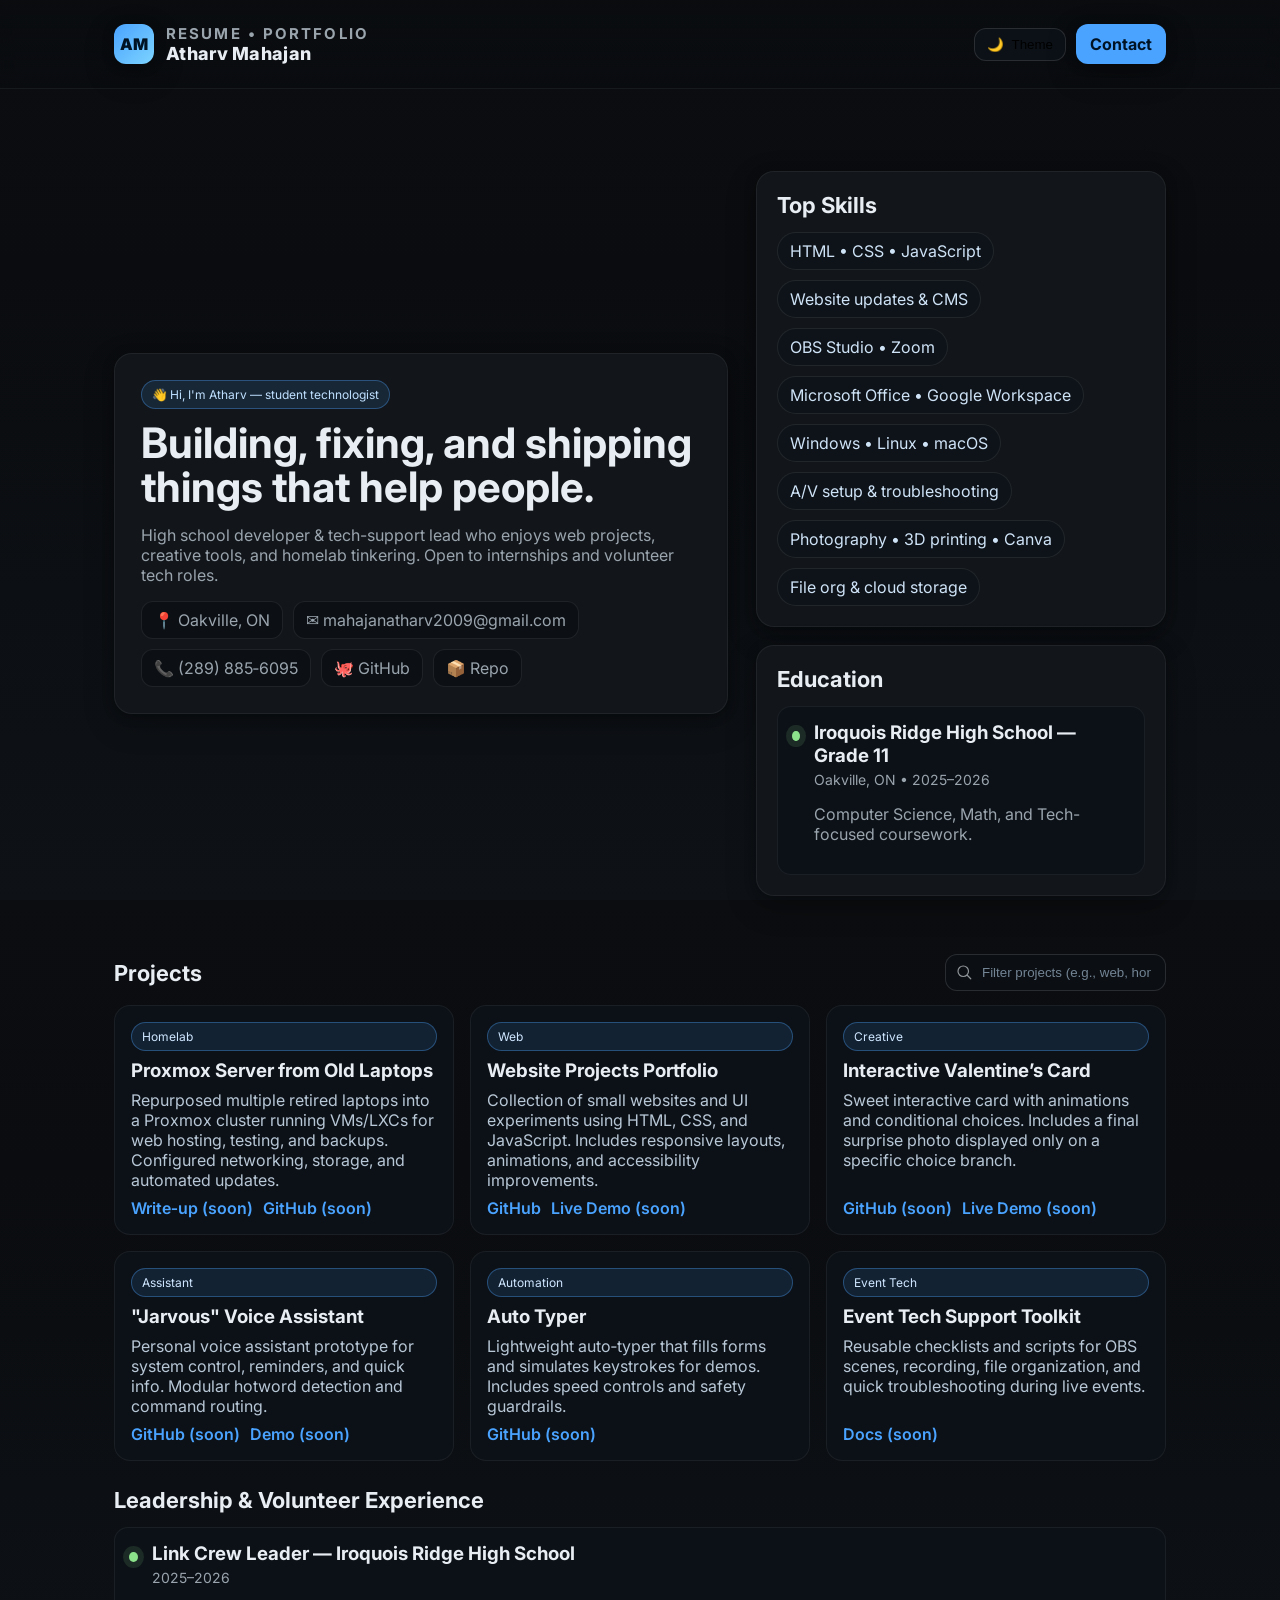
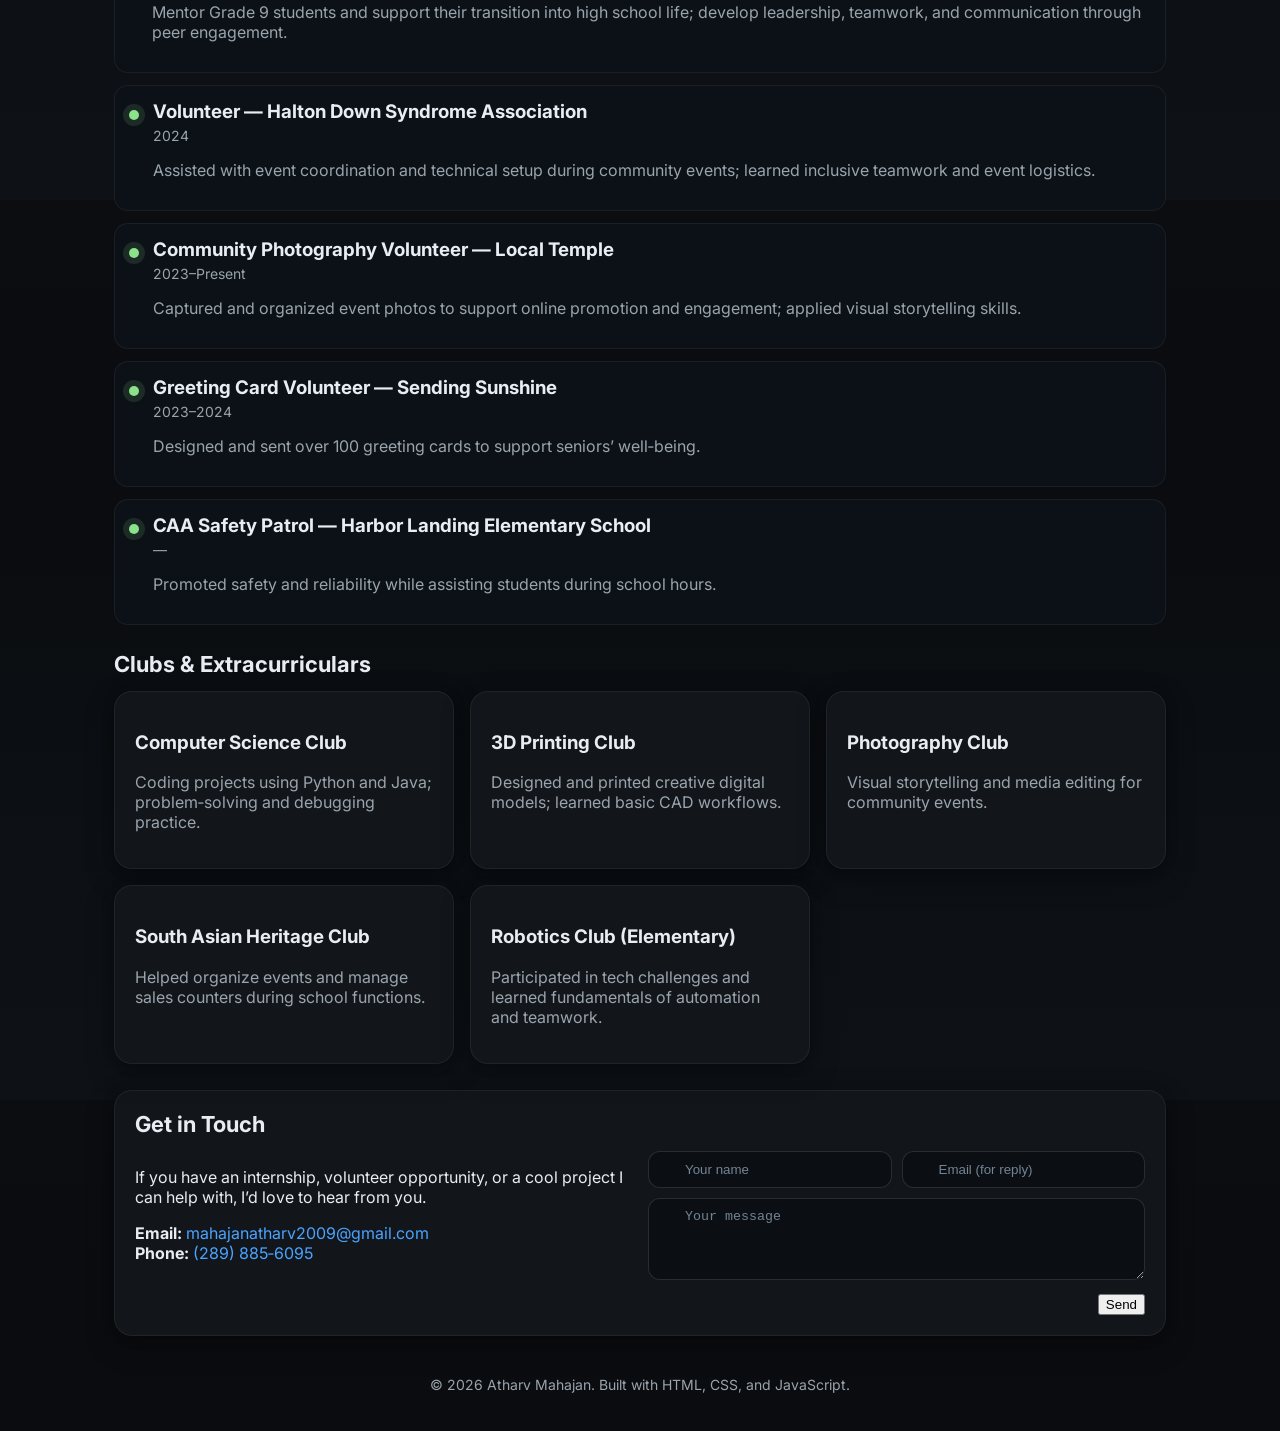
==== Untitled-1.html @ aa5d44de "Add files via upload" ====
<!DOCTYPE html>
<html lang="en">
<head>
  <meta charset="utf-8" />
  <meta name="viewport" content="width=device-width, initial-scale=1" />
  <title>Atharv Mahajan — Resume & Projects</title>
  <meta name="description" content="Atharv Mahajan — Resume website with projects, skills, experience, and contact." />
  <link rel="preconnect" href="https://fonts.gstatic.com" crossorigin>
  <link href="https://fonts.googleapis.com/css2?family=Inter:wght@300;400;500;600;700;900&display=swap" rel="stylesheet">
  <style>
    :root{
      --bg:#0b0d10; --panel:#12161b; --muted:#9aa4ad; --text:#e7edf2; --brand:#4aa3ff; --accent:#8be28b; --ring:rgba(74,163,255,.35);
      --shadow:0 2px 12px rgba(0,0,0,.25), 0 10px 30px rgba(0,0,0,.25);
      --radius:18px;
    }
    *{box-sizing:border-box}
    html,body{height:100%}
    body{margin:0; font-family:Inter,system-ui,-apple-system,Segoe UI,Roboto,Arial,sans-serif; color:var(--text); background:linear-gradient(180deg,#0b0d10,#0a0c0f 30%, #0e1217 100%)}
    a{color:var(--brand); text-decoration:none}
    a:hover{text-decoration:underline}
    .container{max-width:1100px; margin-inline:auto; padding:24px}

    /* Header */
    header{position:sticky; top:0; backdrop-filter:saturate(150%) blur(8px); background:linear-gradient(180deg, rgba(10,12,15,.9), rgba(10,12,15,.6)); z-index:50; border-bottom:1px solid rgba(255,255,255,.06)}
    .nav{display:flex; align-items:center; justify-content:space-between; gap:16px}
    .brand{display:flex; align-items:center; gap:12px; font-weight:800; letter-spacing:.3px}
    .brand .logo{display:grid; place-items:center; width:40px; height:40px; border-radius:12px; background:linear-gradient(135deg,var(--brand),#7cd3ff); color:#001325; font-weight:900; box-shadow:var(--shadow)}
    .nav a.btn{padding:10px 14px; border-radius:12px; background:var(--brand); color:#001325; font-weight:700; box-shadow:var(--shadow)}
    .nav a.btn:hover{filter:brightness(1.05)}
    .nav .controls{display:flex; align-items:center; gap:10px}

    /* Hero */
    .hero{display:grid; grid-template-columns:1.2fr .8fr; gap:28px; align-items:center; padding:32px 0}
    .hero .card{padding:26px; border-radius:var(--radius); background:var(--panel); box-shadow:var(--shadow); border:1px solid rgba(255,255,255,.06)}
    .badge{display:inline-flex; align-items:center; gap:6px; padding:6px 10px; border-radius:999px; font-size:12px; background:rgba(74,163,255,.12); border:1px solid rgba(74,163,255,.35); color:#bfe0ff}
    h1{margin:12px 0 2px; font-size:42px; line-height:1.05}
    .sub{color:var(--muted)}
    .grid{display:grid; gap:18px}

    .contact-row{display:flex; flex-wrap:wrap; gap:10px; margin-top:14px}
    .chip{padding:8px 12px; border:1px solid rgba(255,255,255,.08); border-radius:12px; color:var(--muted); background:#0c1015}

    /* Sections */
    section{margin:26px 0}
    .section-title{display:flex; align-items:center; justify-content:space-between; margin-bottom:14px}
    .section-title h2{margin:0; font-size:22px}
    .panel{background:var(--panel); border-radius:var(--radius); padding:20px; border:1px solid rgba(255,255,255,.06); box-shadow:var(--shadow)}
    .cols{display:grid; grid-template-columns:repeat(3,1fr); gap:16px}
    .cols-2{display:grid; grid-template-columns:repeat(2,1fr); gap:16px}

    /* Skills */
    .skills{display:flex; flex-wrap:wrap; gap:10px}
    .tag{padding:8px 12px; border-radius:999px; background:#0e1319; color:#cfe3f7; border:1px solid rgba(255,255,255,.08)}

    /* Timeline */
    .timeline{display:grid; gap:12px}
    .item{display:flex; gap:14px; padding:14px; border-radius:14px; border:1px solid rgba(255,255,255,.06); background:#0c1117}
    .item .dot{width:10px; height:10px; border-radius:50%; background:var(--accent); margin-top:10px; box-shadow:0 0 0 6px rgba(139,226,139,.12)}
    .item h3{margin:0 0 4px}
    .item .meta{color:var(--muted); font-size:14px}

    /* Projects */
    .projects{display:grid; grid-template-columns:repeat(3,1fr); gap:16px}
    .project{display:flex; flex-direction:column; gap:8px; padding:16px; border-radius:16px; background:#0c1117; border:1px solid rgba(255,255,255,.06)}
    .project h3{margin:0}
    .project p{margin:0; color:#b8c7d6}
    .project .pill{display:inline-flex; padding:6px 10px; border-radius:999px; background:rgba(74,163,255,.12); border:1px solid rgba(74,163,255,.35); color:#cfe7ff; font-size:12px}
    .project .links{display:flex; gap:10px; margin-top:auto}
    .project .links a{font-weight:600}

    /* Footer */
    footer{margin:40px 0 8px; color:var(--muted); text-align:center; font-size:14px}

    /* Controls */
    .search-wrap{position:relative}
    .search{width:100%; padding:10px 14px 10px 36px; border-radius:12px; border:1px solid rgba(255,255,255,.12); background:#0b0f14; color:var(--text)}
    .search::placeholder{color:#738494}
    .search-icon{position:absolute; left:10px; top:9px; opacity:.6}
    .toggle{display:inline-flex; align-items:center; gap:8px; padding:8px 12px; border-radius:12px; border:1px solid rgba(255,255,255,.12); background:#0c1117; cursor:pointer}

    /* Responsive */
    @media (max-width: 980px){
      .hero{grid-template-columns:1fr;}
      .projects{grid-template-columns:1fr 1fr}
      .cols, .cols-2{grid-template-columns:1fr}
    }
    @media (max-width:620px){
      h1{font-size:34px}
      .projects{grid-template-columns:1fr}
    }

    /* Light mode (auto via data-theme attribute) */
    :root[data-theme="light"]{
      --bg:#f6f8fb; --panel:#ffffff; --text:#0e151b; --muted:#51606e; --brand:#2563eb; --accent:#059669; --ring:rgba(37,99,235,.25);
      --shadow:0 2px 16px rgba(0,0,0,.08), 0 22px 30px rgba(0,0,0,.06);
    }
    :root[data-theme="light"] body{background:linear-gradient(180deg,#f2f6fb,#ecf1f7)}
    :root[data-theme="light"] .chip{background:#f3f6fb}
  </style>
</head>
<body>
  <header>
    <div class="container nav">
      <div class="brand">
        <div class="logo">AM</div>
        <div>
          <div style="font-size:15px; color:var(--muted); font-weight:700; letter-spacing:.14em">RESUME • PORTFOLIO</div>
          <div style="font-size:18px; font-weight:800">Atharv Mahajan</div>
        </div>
      </div>
      <div class="controls">
        <button id="themeToggle" class="toggle" aria-label="Toggle light/dark mode">🌙 <span>Theme</span></button>
        <a class="btn" href="#contact">Contact</a>
      </div>
    </div>
  </header>

  <main class="container">
    <section class="hero">
      <div class="card">
        <span class="badge">👋 Hi, I'm Atharv — student technologist</span>
        <h1>Building, fixing, and shipping things that help people.</h1>
        <p class="sub">High school developer & tech-support lead who enjoys web projects, creative tools, and homelab tinkering. Open to internships and volunteer tech roles.</p>
        <div class="contact-row">
          <span class="chip">📍 Oakville, ON</span>
          <a class="chip" href="mailto:mahajanatharv2009@gmail.com">✉️ mahajanatharv2009@gmail.com</a>
          <a class="chip" href="tel:+12898856095">📞 (289) 885‑6095</a>
          <a class="chip" href="https://github.com/mahajanatharv2009-design" target="_blank" rel="noopener">🐙 GitHub</a>
          <a class="chip" href="https://github.com/mahajanatharv2009-design/Resume_AtharvMahajan" target="_blank" rel="noopener">📦 Repo</a>
        </div>
      </div>
      <div class="grid">
        <div class="panel">
          <div class="section-title"><h2>Top Skills</h2></div>
          <div class="skills">
            <span class="tag">HTML • CSS • JavaScript</span>
            <span class="tag">Website updates & CMS</span>
            <span class="tag">OBS Studio • Zoom</span>
            <span class="tag">Microsoft Office • Google Workspace</span>
            <span class="tag">Windows • Linux • macOS</span>
            <span class="tag">A/V setup & troubleshooting</span>
            <span class="tag">Photography • 3D printing • Canva</span>
            <span class="tag">File org & cloud storage</span>
          </div>
        </div>
        <div class="panel">
          <div class="section-title"><h2>Education</h2></div>
          <div class="timeline">
            <div class="item">
              <div class="dot"></div>
              <div>
                <h3>Iroquois Ridge High School — Grade 11</h3>
                <div class="meta">Oakville, ON • 2025–2026</div>
                <p class="sub">Computer Science, Math, and Tech-focused coursework.</p>
              </div>
            </div>
          </div>
        </div>
      </div>
    </section>

    <!-- Projects -->
    <section id="projects">
      <div class="section-title">
        <h2>Projects</h2>
        <div class="search-wrap">
          <svg class="search-icon" width="18" height="18" viewBox="0 0 24 24" fill="none" xmlns="http://www.w3.org/2000/svg"><path d="M21 21l-4.35-4.35" stroke="currentColor" stroke-width="1.6" stroke-linecap="round"/><circle cx="11" cy="11" r="7" stroke="currentColor" stroke-width="1.6"/></svg>
          <input id="projectSearch" class="search" placeholder="Filter projects (e.g., web, homelab, JS)" />
        </div>
      </div>
      <div class="projects" id="projectGrid">
        <!-- Each project card: update the description/links as you share more details -->
        <article class="project" data-tags="homelab linux proxmox server">
          <span class="pill">Homelab</span>
          <h3>Proxmox Server from Old Laptops</h3>
          <p>Repurposed multiple retired laptops into a Proxmox cluster running VMs/LXCs for web hosting, testing, and backups. Configured networking, storage, and automated updates.</p>
          <div class="links">
            <a href="#" aria-disabled="true" title="Add your write-up link">Write‑up (soon)</a>
            <a href="#" aria-disabled="true" title="Add your GitHub link">GitHub (soon)</a>
          </div>
        </article>

        <article class="project" data-tags="web html css javascript portfolio">
          <span class="pill">Web</span>
          <h3>Website Projects Portfolio</h3>
          <p>Collection of small websites and UI experiments using HTML, CSS, and JavaScript. Includes responsive layouts, animations, and accessibility improvements.</p>
          <div class="links">
            <a href="https://github.com/mahajanatharv2009-design" target="_blank" rel="noopener">GitHub</a>
            <a href="#" aria-disabled="true" title="Add live demo link">Live Demo (soon)</a>
          </div>
        </article>

        <article class="project" data-tags="creative web canvas animation valentine">
          <span class="pill">Creative</span>
          <h3>Interactive Valentine’s Card</h3>
          <p>Sweet interactive card with animations and conditional choices. Includes a final surprise photo displayed only on a specific choice branch.</p>
          <div class="links">
            <a href="#" aria-disabled="true" title="Add repo link">GitHub (soon)</a>
            <a href="#" aria-disabled="true" title="Add live link">Live Demo (soon)</a>
          </div>
        </article>

        <article class="project" data-tags="assistant automation speech api node python jarvis ai">
          <span class="pill">Assistant</span>
          <h3>"Jarvous" Voice Assistant</h3>
          <p>Personal voice assistant prototype for system control, reminders, and quick info. Modular hotword detection and command routing.</p>
          <div class="links">
            <a href="#" aria-disabled="true">GitHub (soon)</a>
            <a href="#" aria-disabled="true">Demo (soon)</a>
          </div>
        </article>

        <article class="project" data-tags="automation typing userscript javascript">
          <span class="pill">Automation</span>
          <h3>Auto Typer</h3>
          <p>Lightweight auto‑typer that fills forms and simulates keystrokes for demos. Includes speed controls and safety guardrails.</p>
          <div class="links">
            <a href="#" aria-disabled="true">GitHub (soon)</a>
          </div>
        </article>

        <article class="project" data-tags="event support tech ops obs zoom av cloud">
          <span class="pill">Event Tech</span>
          <h3>Event Tech Support Toolkit</h3>
          <p>Reusable checklists and scripts for OBS scenes, recording, file organization, and quick troubleshooting during live events.</p>
          <div class="links">
            <a href="#" aria-disabled="true">Docs (soon)</a>
          </div>
        </article>
      </div>
    </section>

    <!-- Experience & Volunteering -->
    <section id="experience">
      <div class="section-title"><h2>Leadership & Volunteer Experience</h2></div>
      <div class="timeline">
        <div class="item">
          <div class="dot"></div>
          <div>
            <h3>Link Crew Leader — Iroquois Ridge High School</h3>
            <div class="meta">2025–2026</div>
            <p class="sub">Mentor Grade 9 students and support their transition into high school life; develop leadership, teamwork, and communication through peer engagement.</p>
          </div>
        </div>
        <div class="item">
          <div class="dot"></div>
          <div>
            <h3>Volunteer — Halton Down Syndrome Association</h3>
            <div class="meta">2024</div>
            <p class="sub">Assisted with event coordination and technical setup during community events; learned inclusive teamwork and event logistics.</p>
          </div>
        </div>
        <div class="item">
          <div class="dot"></div>
          <div>
            <h3>Community Photography Volunteer — Local Temple</h3>
            <div class="meta">2023–Present</div>
            <p class="sub">Captured and organized event photos to support online promotion and engagement; applied visual storytelling skills.</p>
          </div>
        </div>
        <div class="item">
          <div class="dot"></div>
          <div>
            <h3>Greeting Card Volunteer — Sending Sunshine</h3>
            <div class="meta">2023–2024</div>
            <p class="sub">Designed and sent over 100 greeting cards to support seniors’ well‑being.</p>
          </div>
        </div>
        <div class="item">
          <div class="dot"></div>
          <div>
            <h3>CAA Safety Patrol — Harbor Landing Elementary School</h3>
            <div class="meta">—</div>
            <p class="sub">Promoted safety and reliability while assisting students during school hours.</p>
          </div>
        </div>
      </div>
    </section>

    <!-- Clubs -->
    <section id="clubs">
      <div class="section-title"><h2>Clubs & Extracurriculars</h2></div>
      <div class="cols">
        <div class="panel">
          <h3>Computer Science Club</h3>
          <p class="sub">Coding projects using Python and Java; problem‑solving and debugging practice.</p>
        </div>
        <div class="panel">
          <h3>3D Printing Club</h3>
          <p class="sub">Designed and printed creative digital models; learned basic CAD workflows.</p>
        </div>
        <div class="panel">
          <h3>Photography Club</h3>
          <p class="sub">Visual storytelling and media editing for community events.</p>
        </div>
        <div class="panel">
          <h3>South Asian Heritage Club</h3>
          <p class="sub">Helped organize events and manage sales counters during school functions.</p>
        </div>
        <div class="panel">
          <h3>Robotics Club (Elementary)</h3>
          <p class="sub">Participated in tech challenges and learned fundamentals of automation and teamwork.</p>
        </div>
      </div>
    </section>

    <!-- Contact -->
    <section id="contact" class="panel">
      <div class="section-title"><h2>Get in Touch</h2></div>
      <div class="cols-2">
        <div>
          <p>If you have an internship, volunteer opportunity, or a cool project I can help with, I’d love to hear from you.</p>
          <p><strong>Email:</strong> <a href="mailto:mahajanatharv2009@gmail.com">mahajanatharv2009@gmail.com</a><br/>
             <strong>Phone:</strong> <a href="tel:+12898856095">(289) 885‑6095</a></p>
        </div>
        <form id="msgForm" onsubmit="return false" aria-label="Contact form (demo)">
          <div class="cols-2" style="gap:10px">
            <input class="search" placeholder="Your name" required>
            <input class="search" placeholder="Email (for reply)" type="email" required>
          </div>
          <div style="margin-top:10px">
            <textarea class="search" placeholder="Your message" rows="4" required></textarea>
          </div>
          <div style="display:flex; justify-content:flex-end; margin-top:10px">
            <button class="btn" onclick="fakeSend()">Send</button>
          </div>
          <p id="sent" class="sub" style="display:none; margin-top:8px">Thanks! This demo doesn’t send email, but your message UI works. 🌟</p>
        </form>
      </div>
    </section>

    <footer>
      <p>© <span id="year"></span> Atharv Mahajan. Built with HTML, CSS, and JavaScript.</p>
    </footer>
  </main>

  <script>
    // -------- Theme toggle with localStorage --------
    const root = document.documentElement;
    const savedTheme = localStorage.getItem('theme');
    if(savedTheme){ root.setAttribute('data-theme', savedTheme); }
    document.getElementById('themeToggle').addEventListener('click',()=>{
      const t = root.getAttribute('data-theme') === 'light' ? 'dark' : 'light';
      if(t==='dark'){ root.removeAttribute('data-theme'); localStorage.setItem('theme','dark'); }
      else { root.setAttribute('data-theme','light'); localStorage.setItem('theme','light'); }
    });

    // -------- Projects search filter --------
    const search = document.getElementById('projectSearch');
    const cards = Array.from(document.querySelectorAll('#projectGrid .project'));
    search.addEventListener('input', (e)=>{
      const q = e.target.value.toLowerCase().trim();
      cards.forEach(card=>{
        const text = (card.innerText + ' ' + (card.dataset.tags || '')).toLowerCase();
        card.style.display = text.includes(q) ? '' : 'none';
      })
    });

    // -------- Contact demo --------
    function fakeSend(){
      document.getElementById('sent').style.display='block';
    }

    // -------- Year --------
    document.getElementById('year').textContent = new Date().getFullYear();
  </script>
</body>
</html>
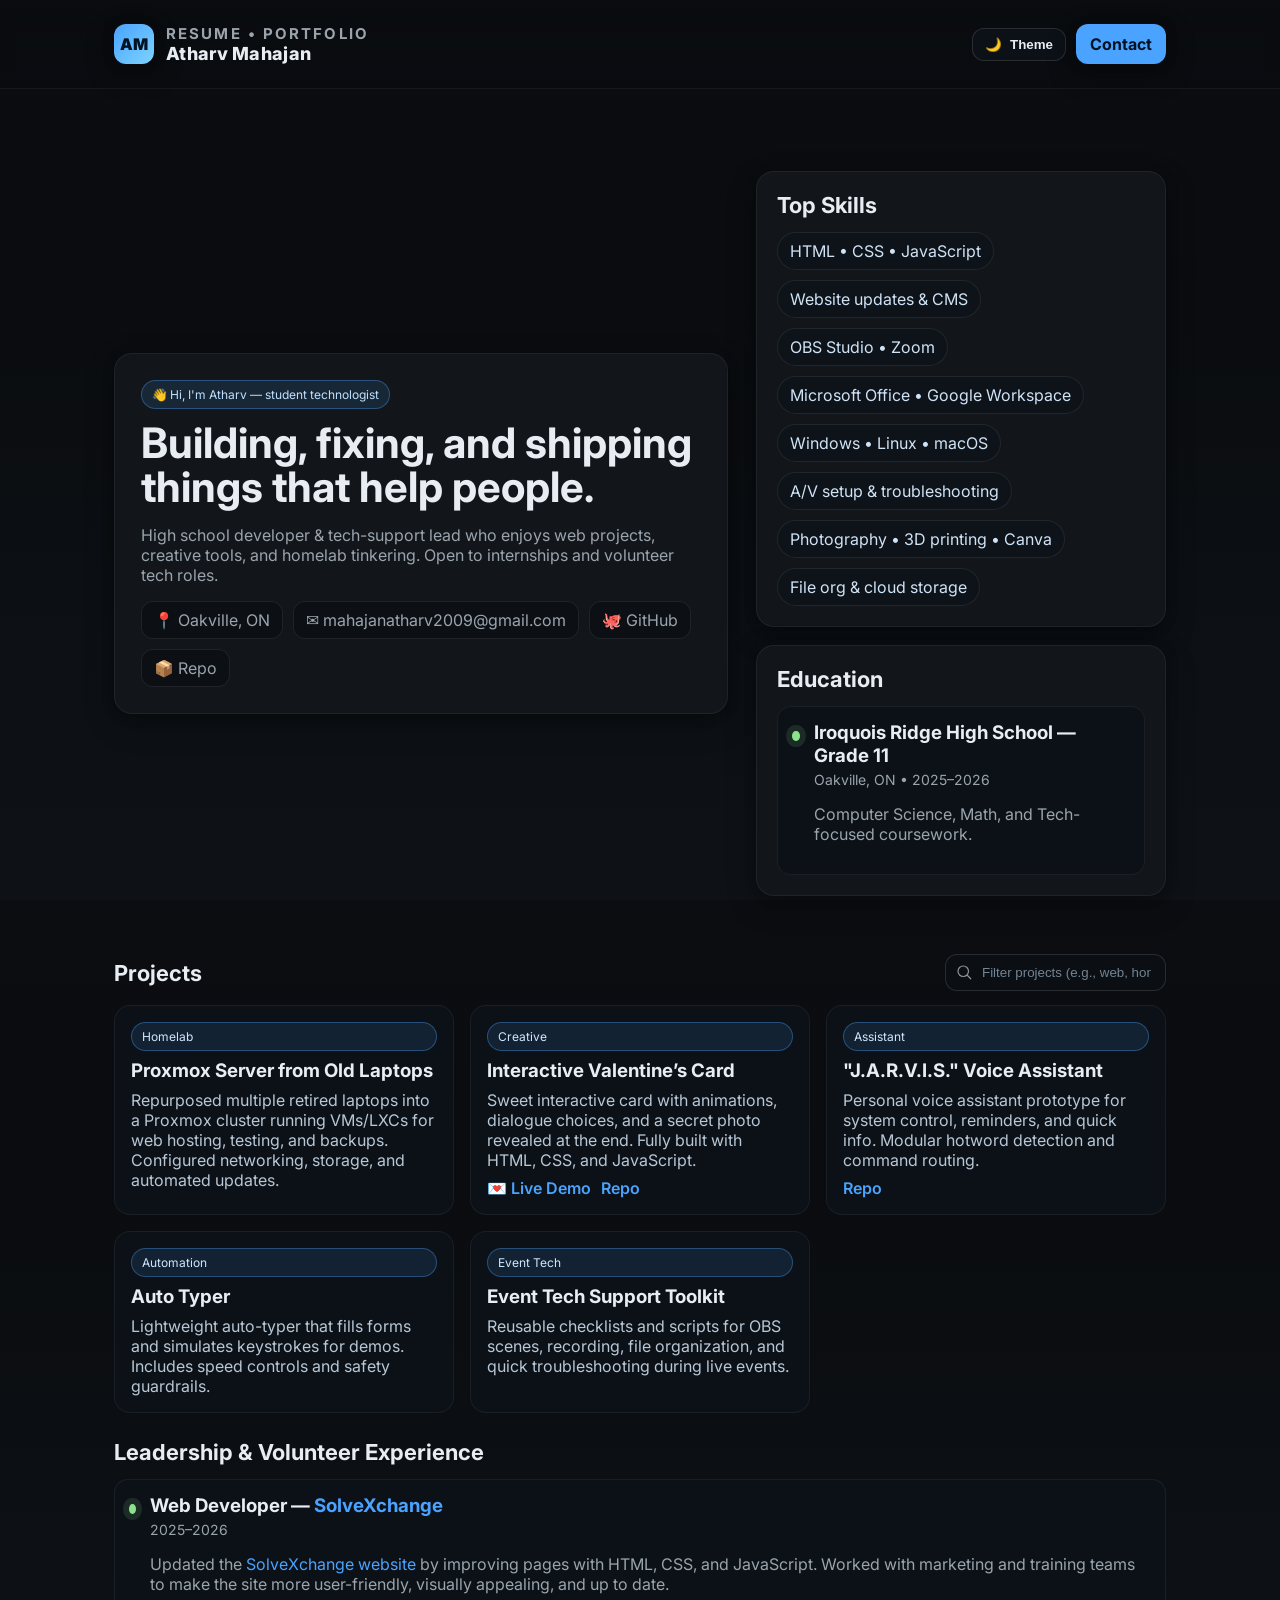
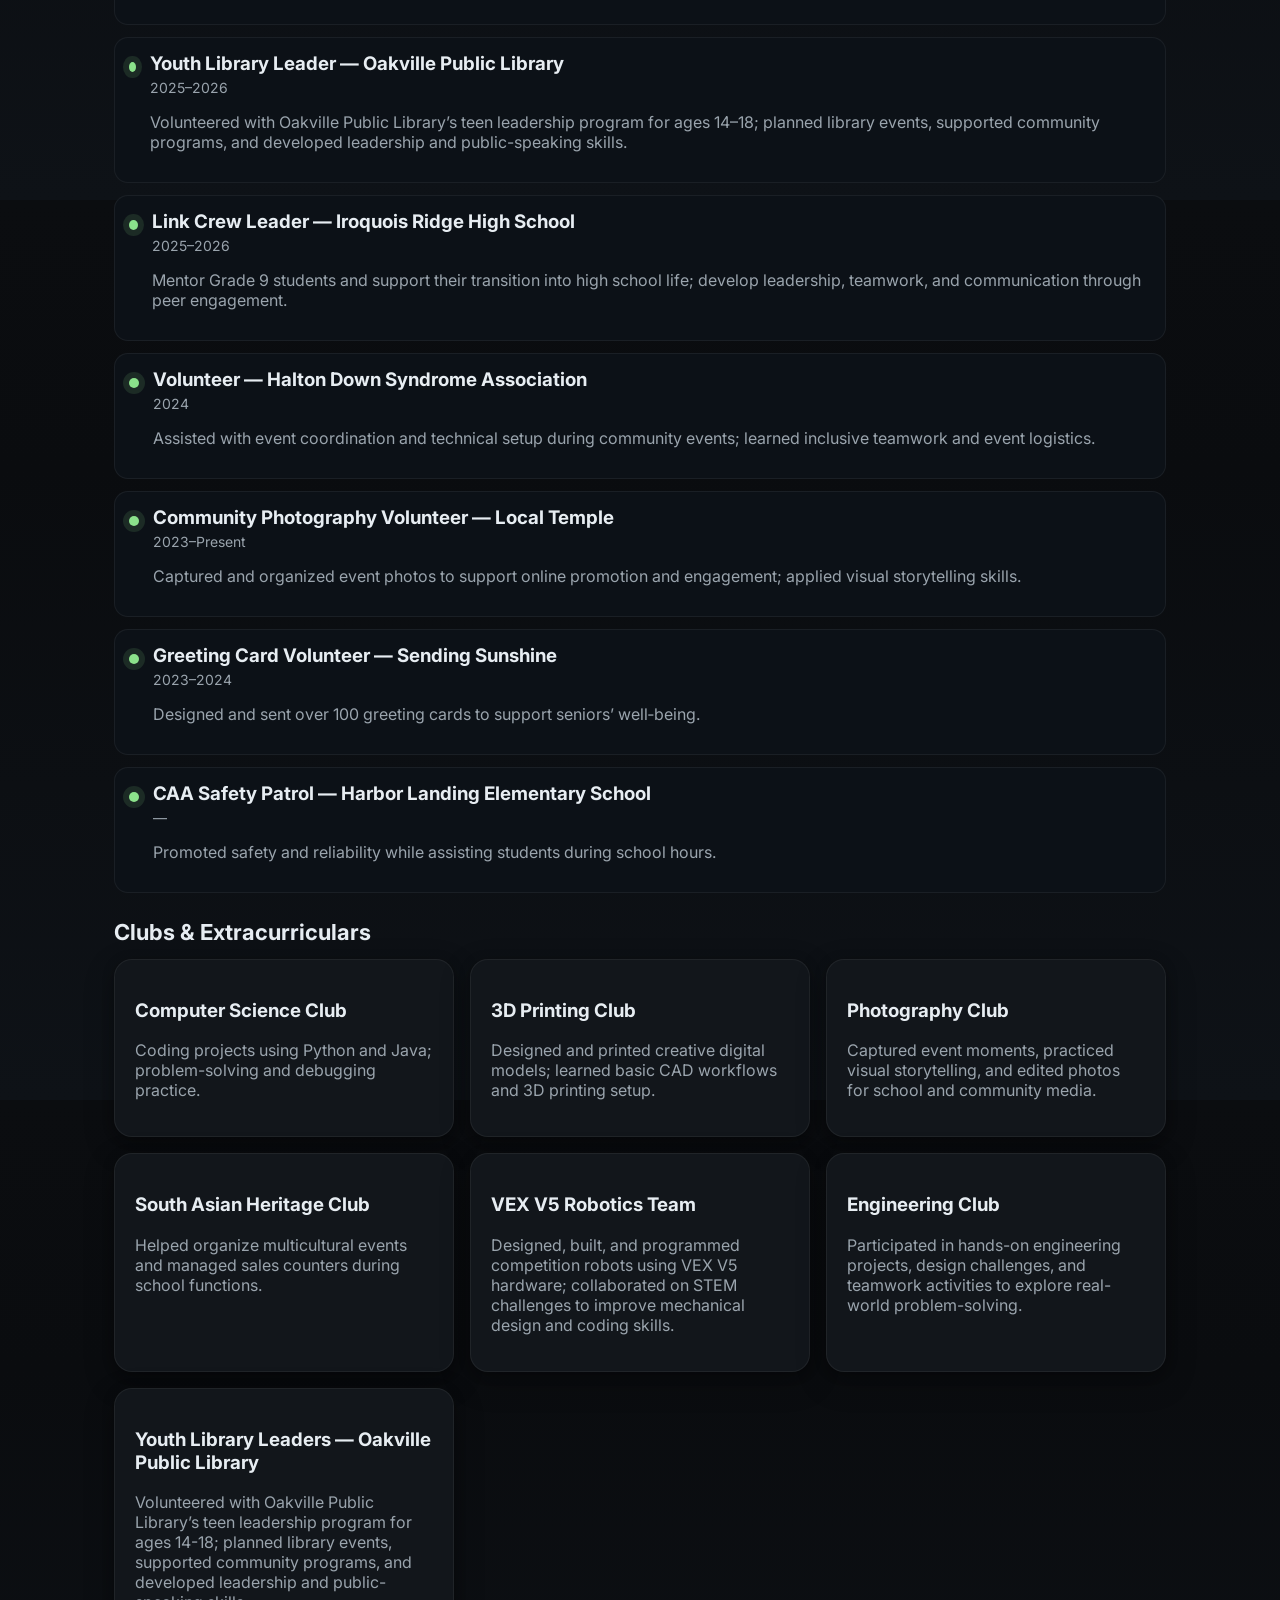
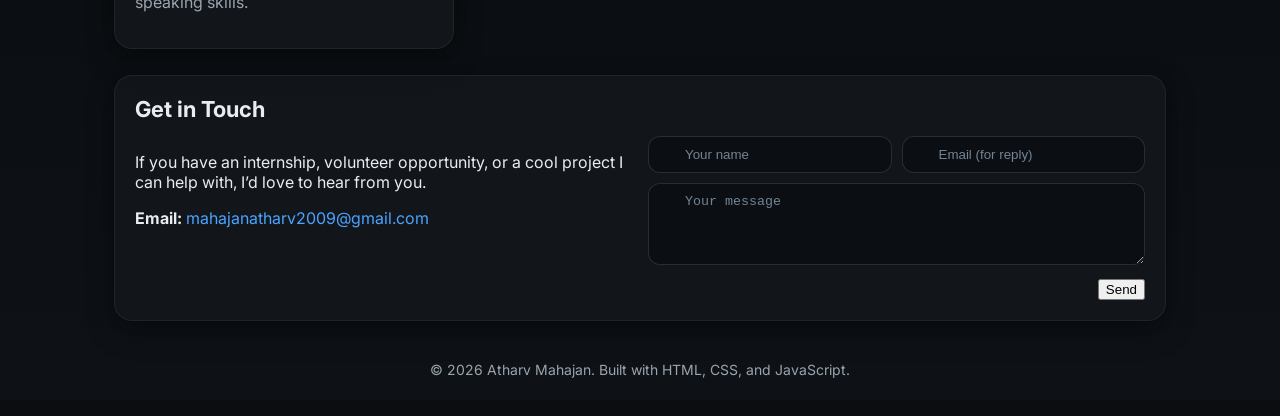
==== commit fa6a4af0: "new experience SolveXChange and Opl ledership" ====
--- a/Untitled-1.html
+++ b/Untitled-1.html
@@ -8,6 +8,49 @@
   <link rel="preconnect" href="https://fonts.gstatic.com" crossorigin>
   <link href="https://fonts.googleapis.com/css2?family=Inter:wght@300;400;500;600;700;900&display=swap" rel="stylesheet">
   <style>
+
+
+:root {
+  --transition: all 0.35s ease-in-out;   /* smooth color change */
+}
+* { box-sizing:border-box; transition:var(--transition); }
+
+.toggle {
+  display:inline-flex;
+  align-items:center;
+  gap:8px;
+  padding:8px 12px;
+  border-radius:12px;
+  border:1px solid rgba(255,255,255,.12);
+  background:#0c1117;
+  cursor:pointer;
+  font-weight:600;
+  color:var(--text);
+}
+.toggle:hover { background:rgba(255,255,255,.05); }
+
+/* Fix panel backgrounds in light mode */
+:root[data-theme="light"] .panel,
+:root[data-theme="light"] .project,
+:root[data-theme="light"] .item {
+  background: #ffffff;
+  border-color: rgba(0,0,0,0.05);
+  color: #0e151b;
+}
+
+:root[data-theme="light"] .tag,
+:root[data-theme="light"] .chip {
+  background: #f2f4f8;
+  color: #0e151b;
+  border-color: rgba(0,0,0,0.05);
+}
+
+/* light-mode button look */
+:root[data-theme="light"] .toggle {
+  background:#f3f6fb;
+  color:#0e151b;
+}
+
     :root{
       --bg:#0b0d10; --panel:#12161b; --muted:#9aa4ad; --text:#e7edf2; --brand:#4aa3ff; --accent:#8be28b; --ring:rgba(74,163,255,.35);
       --shadow:0 2px 12px rgba(0,0,0,.25), 0 10px 30px rgba(0,0,0,.25);
@@ -124,7 +167,6 @@
         <div class="contact-row">
           <span class="chip">📍 Oakville, ON</span>
           <a class="chip" href="mailto:mahajanatharv2009@gmail.com">✉️ mahajanatharv2009@gmail.com</a>
-          <a class="chip" href="tel:+12898856095">📞 (289) 885‑6095</a>
           <a class="chip" href="https://github.com/mahajanatharv2009-design" target="_blank" rel="noopener">🐙 GitHub</a>
           <a class="chip" href="https://github.com/mahajanatharv2009-design/Resume_AtharvMahajan" target="_blank" rel="noopener">📦 Repo</a>
         </div>
@@ -169,65 +211,46 @@
         </div>
       </div>
       <div class="projects" id="projectGrid">
-        <!-- Each project card: update the description/links as you share more details -->
-        <article class="project" data-tags="homelab linux proxmox server">
-          <span class="pill">Homelab</span>
-          <h3>Proxmox Server from Old Laptops</h3>
-          <p>Repurposed multiple retired laptops into a Proxmox cluster running VMs/LXCs for web hosting, testing, and backups. Configured networking, storage, and automated updates.</p>
-          <div class="links">
-            <a href="#" aria-disabled="true" title="Add your write-up link">Write‑up (soon)</a>
-            <a href="#" aria-disabled="true" title="Add your GitHub link">GitHub (soon)</a>
-          </div>
-        </article>
-
-        <article class="project" data-tags="web html css javascript portfolio">
-          <span class="pill">Web</span>
-          <h3>Website Projects Portfolio</h3>
-          <p>Collection of small websites and UI experiments using HTML, CSS, and JavaScript. Includes responsive layouts, animations, and accessibility improvements.</p>
-          <div class="links">
-            <a href="https://github.com/mahajanatharv2009-design" target="_blank" rel="noopener">GitHub</a>
-            <a href="#" aria-disabled="true" title="Add live demo link">Live Demo (soon)</a>
-          </div>
-        </article>
-
-        <article class="project" data-tags="creative web canvas animation valentine">
-          <span class="pill">Creative</span>
-          <h3>Interactive Valentine’s Card</h3>
-          <p>Sweet interactive card with animations and conditional choices. Includes a final surprise photo displayed only on a specific choice branch.</p>
-          <div class="links">
-            <a href="#" aria-disabled="true" title="Add repo link">GitHub (soon)</a>
-            <a href="#" aria-disabled="true" title="Add live link">Live Demo (soon)</a>
-          </div>
-        </article>
-
-        <article class="project" data-tags="assistant automation speech api node python jarvis ai">
-          <span class="pill">Assistant</span>
-          <h3>"Jarvous" Voice Assistant</h3>
-          <p>Personal voice assistant prototype for system control, reminders, and quick info. Modular hotword detection and command routing.</p>
-          <div class="links">
-            <a href="#" aria-disabled="true">GitHub (soon)</a>
-            <a href="#" aria-disabled="true">Demo (soon)</a>
-          </div>
-        </article>
-
-        <article class="project" data-tags="automation typing userscript javascript">
-          <span class="pill">Automation</span>
-          <h3>Auto Typer</h3>
-          <p>Lightweight auto‑typer that fills forms and simulates keystrokes for demos. Includes speed controls and safety guardrails.</p>
-          <div class="links">
-            <a href="#" aria-disabled="true">GitHub (soon)</a>
-          </div>
-        </article>
-
-        <article class="project" data-tags="event support tech ops obs zoom av cloud">
-          <span class="pill">Event Tech</span>
-          <h3>Event Tech Support Toolkit</h3>
-          <p>Reusable checklists and scripts for OBS scenes, recording, file organization, and quick troubleshooting during live events.</p>
-          <div class="links">
-            <a href="#" aria-disabled="true">Docs (soon)</a>
-          </div>
-        </article>
-      </div>
+
+  <article class="project" data-tags="homelab linux proxmox server">
+    <span class="pill">Homelab</span>
+    <h3>Proxmox Server from Old Laptops</h3>
+    <p>Repurposed multiple retired laptops into a Proxmox cluster running VMs/LXCs for web hosting, testing, and backups. Configured networking, storage, and automated updates.</p>
+  </article>
+
+  <article class="project" data-tags="creative web canvas animation valentine">
+    <span class="pill">Creative</span>
+    <h3>Interactive Valentine’s Card</h3>
+    <p>Sweet interactive card with animations, dialogue choices, and a secret photo revealed at the end. Fully built with HTML, CSS, and JavaScript.</p>
+    <div class="links">
+      <a href="https://atharvamaj.github.io/Vanlantinze-Card/" target="_blank" rel="noopener" class="btn">💌 Live Demo</a>
+      <a href="https://github.com/Atharvamaj/Vanlantinze-Card/settings/pages" target="_blank" rel="noopener" class="btn">Repo</a>
+    </div>
+  </article>
+
+<article class="project" data-tags="assistant automation speech api node python jarvis ai">
+  <span class="pill">Assistant</span>
+  <h3>"J.A.R.V.I.S." Voice Assistant</h3>
+  <p>Personal voice assistant prototype for system control, reminders, and quick info. Modular hotword detection and command routing.</p>
+  <div class="links">
+    <a href="https://github.com/mahajanatharv2009-design/J.A.R.V.I.S." target="_blank" rel="noopener" class="btn">Repo</a>
+  </div>
+</article>
+
+  <article class="project" data-tags="automation typing userscript javascript">
+    <span class="pill">Automation</span>
+    <h3>Auto Typer</h3>
+    <p>Lightweight auto-typer that fills forms and simulates keystrokes for demos. Includes speed controls and safety guardrails.</p>
+  </article>
+
+  <article class="project" data-tags="event support tech ops obs zoom av cloud">
+    <span class="pill">Event Tech</span>
+    <h3>Event Tech Support Toolkit</h3>
+    <p>Reusable checklists and scripts for OBS scenes, recording, file organization, and quick troubleshooting during live events.</p>
+  </article>
+
+</div>
+
     </section>
 
     <!-- Experience & Volunteering -->
@@ -237,6 +260,22 @@
         <div class="item">
           <div class="dot"></div>
           <div>
+            <h3>Web Developer — <a href="https://www.solvexchange.ca" target="_blank" rel="noopener">SolveXchange</a></h3>
+            <div class="meta">2025–2026</div>
+            <p class="sub">Updated the <a href="https://www.solvexchange.ca" target="_blank" rel="noopener">SolveXchange website</a> by improving pages with HTML, CSS, and JavaScript. Worked with marketing and training teams to make the site more user-friendly, visually appealing, and up to date.</p>
+          </div>
+        </div>
+        <div class="item">
+          <div class="dot"></div>
+          <div>
+            <h3>Youth Library Leader — Oakville Public Library</h3>
+            <div class="meta">2025–2026</div>
+            <p class="sub">Volunteered with Oakville Public Library’s teen leadership program for ages 14–18; planned library events, supported community programs, and developed leadership and public-speaking skills.</p>
+          </div>
+        </div>
+        <div class="item">
+          <div class="dot"></div>
+          <div>
             <h3>Link Crew Leader — Iroquois Ridge High School</h3>
             <div class="meta">2025–2026</div>
             <p class="sub">Mentor Grade 9 students and support their transition into high school life; develop leadership, teamwork, and communication through peer engagement.</p>
@@ -278,31 +317,48 @@
     </section>
 
     <!-- Clubs -->
-    <section id="clubs">
-      <div class="section-title"><h2>Clubs & Extracurriculars</h2></div>
-      <div class="cols">
-        <div class="panel">
-          <h3>Computer Science Club</h3>
-          <p class="sub">Coding projects using Python and Java; problem‑solving and debugging practice.</p>
-        </div>
-        <div class="panel">
-          <h3>3D Printing Club</h3>
-          <p class="sub">Designed and printed creative digital models; learned basic CAD workflows.</p>
-        </div>
-        <div class="panel">
-          <h3>Photography Club</h3>
-          <p class="sub">Visual storytelling and media editing for community events.</p>
-        </div>
-        <div class="panel">
-          <h3>South Asian Heritage Club</h3>
-          <p class="sub">Helped organize events and manage sales counters during school functions.</p>
-        </div>
-        <div class="panel">
-          <h3>Robotics Club (Elementary)</h3>
-          <p class="sub">Participated in tech challenges and learned fundamentals of automation and teamwork.</p>
-        </div>
-      </div>
-    </section>
+<section id="clubs">
+  <div class="section-title"><h2>Clubs & Extracurriculars</h2></div>
+  <div class="cols">
+
+    <div class="panel">
+      <h3>Computer Science Club</h3>
+      <p class="sub">Coding projects using Python and Java; problem-solving and debugging practice.</p>
+    </div>
+
+    <div class="panel">
+      <h3>3D Printing Club</h3>
+      <p class="sub">Designed and printed creative digital models; learned basic CAD workflows and 3D printing setup.</p>
+    </div>
+
+    <div class="panel">
+      <h3>Photography Club</h3>
+      <p class="sub">Captured event moments, practiced visual storytelling, and edited photos for school and community media.</p>
+    </div>
+
+    <div class="panel">
+      <h3>South Asian Heritage Club</h3>
+      <p class="sub">Helped organize multicultural events and managed sales counters during school functions.</p>
+    </div>
+
+    <div class="panel">
+      <h3>VEX V5 Robotics Team</h3>
+      <p class="sub">Designed, built, and programmed competition robots using VEX V5 hardware; collaborated on STEM challenges to improve mechanical design and coding skills.</p>
+    </div>
+
+    <div class="panel">
+      <h3>Engineering Club</h3>
+      <p class="sub">Participated in hands-on engineering projects, design challenges, and teamwork activities to explore real-world problem-solving.</p>
+    </div>
+
+    <div class="panel">
+      <h3>Youth Library Leaders — Oakville Public Library</h3>
+      <p class="sub">Volunteered with Oakville Public Library’s teen leadership program for ages 14-18; planned library events, supported community programs, and developed leadership and public-speaking skills.</p>
+    </div>
+
+  </div>
+</section>
+
 
     <!-- Contact -->
     <section id="contact" class="panel">
@@ -311,7 +367,6 @@
         <div>
           <p>If you have an internship, volunteer opportunity, or a cool project I can help with, I’d love to hear from you.</p>
           <p><strong>Email:</strong> <a href="mailto:mahajanatharv2009@gmail.com">mahajanatharv2009@gmail.com</a><br/>
-             <strong>Phone:</strong> <a href="tel:+12898856095">(289) 885‑6095</a></p>
         </div>
         <form id="msgForm" onsubmit="return false" aria-label="Contact form (demo)">
           <div class="cols-2" style="gap:10px">
@@ -324,7 +379,7 @@
           <div style="display:flex; justify-content:flex-end; margin-top:10px">
             <button class="btn" onclick="fakeSend()">Send</button>
           </div>
-          <p id="sent" class="sub" style="display:none; margin-top:8px">Thanks! This demo doesn’t send email, but your message UI works. 🌟</p>
+          <p id="sent" class="sub" style="display:none; margin-top:8px">Thanks! for your Inquary</p>
         </form>
       </div>
     </section>
